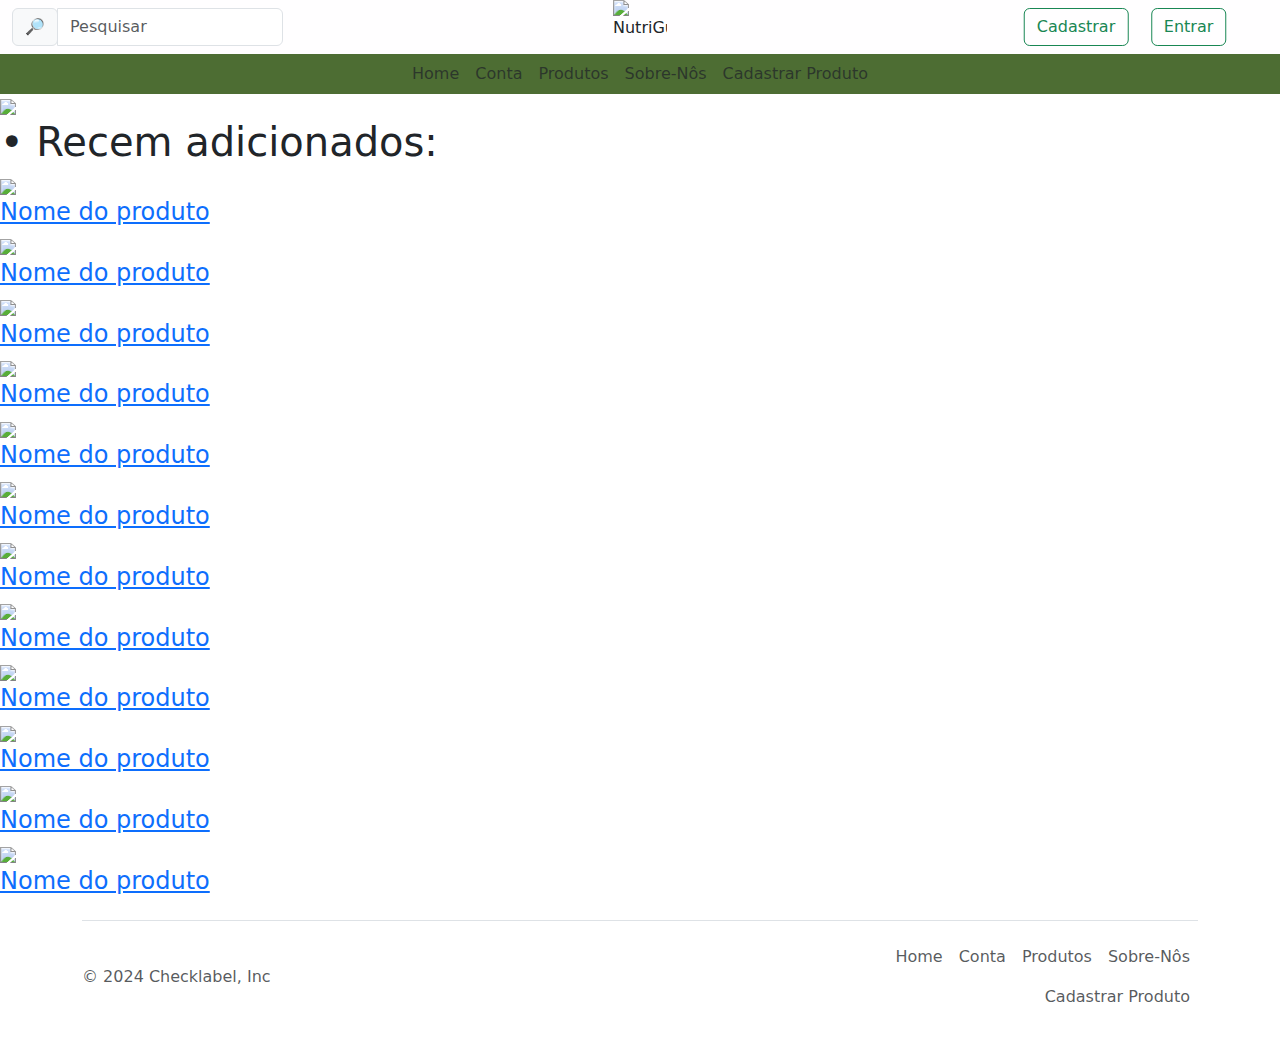
==== index.html @ 99b9f571 "Add files via upload" ====
<!DOCTYPE html>
<html lang="pt-BR">

<head>
    <meta charset="UTF-8">
    <meta name="viewport" content="width=device-width, initial-scale=1.0">
    <title>NutriGuard</title>
    <link rel="stylesheet" href="style.css">
    <link href="https://cdn.jsdelivr.net/npm/bootstrap@5.3.3/dist/css/bootstrap.min.css" rel="stylesheet"
        integrity="sha384-QWTKZyjpPEjISv5WaRU9OFeRpok6YctnYmDr5pNlyT2bRjXh0JMhjY6hW+ALEwIH" crossorigin="anonymous">
    <script src="https://cdn.jsdelivr.net/npm/bootstrap@5.3.3/dist/js/bootstrap.bundle.min.js"
        integrity="sha384-YvpcrYf0tY3lHB60NNkmXc5s9fDVZLESaAA55NDzOxhy9GkcIdslK1eN7N6jIeHz"
        crossorigin="anonymous"></script>
    <link rel="preconnect" href="https://fonts.googleapis.com">
    <link rel="preconnect" href="https://fonts.gstatic.com" crossorigin>
    <link href="https://fonts.googleapis.com/css2?family=Quicksand:wght@300..700&display=swap" rel="stylesheet">
</head>

<body>
    <nav class="navbar navbar-expand-lg navbar-light" style="background-color: #fffeff;">
        <form class="form-inline">
            <div class="input-group container-fluid">
                <div class="input-group-prepend">
                    <button class="input-group-text" id="basic-addon1">🔎</button>
                </div>
                <input type="text" class="form-control" placeholder="Pesquisar" aria-label="Pesquisar"
                    aria-describedby="basic-addon1">
            </div>
        </form>
        <img src="img/LogoGrandeSite.png" class="position-absolute top-50 start-50 translate-middle mx-auto p-2"
            width="70px" height="70px" alt="NutriGuard">
        <div class="d-flex px-2 position-absolute top-50 end-0">
            <a href="Signup.html" class="nav-link px-1 translate-middle"><button
                    class="btn btn-outline-success my-2 my-sm-0" type="submit">Cadastrar</button></a>
            <a href="Login.html" class="nav-link px-1 translate-middle"><button
                    class="btn btn-outline-success my-2 my-sm-0" type="submit">Entrar</button></a>
        </div>
    </nav>
    <ul class="nav justify-content-center" style="background-color: #4d6d33; color: #fffeff;"">
        <li class=" nav-item"><a href="index.html" class="nav-link px-2 text-muted">Home</a></li>
        <li class="nav-item"><a href="Login.html" class="nav-link px-2 text-muted">Conta</a></li>
        <li class="nav-item"><a href="produtos.html" class="nav-link px-2 text-muted">Produtos</a></li>
        <li class="nav-item"><a href="sobre.html" class="nav-link px-2 text-muted">Sobre-Nôs</a></li>
        <li class="nav-item"><a href="sobre.html" class="nav-link px-2 text-muted">Cadastrar Produto</a></li>
    </ul>
    <div class="conteudo">
        <img class="banner" src="img/banner">
        <h1>• Recem adicionados:</h1>
        <div class="containerinx">
            <div class="item">
                <a href="produto/00000000001.html">
                    <img src="img/produto00000000001.png">
                    <span class="descricaoproduto">
                        <h4>Nome do produto</h4>
                        <span>
                </a>
            </div>
            <div class="item">
                <a href="produto/00000000001.html">
                    <img src="img/produto00000000001.png">
                    <span class="descricaoproduto">
                        <h4>Nome do produto</h4>
                        <span>
                </a>
            </div>
            <div class="item">
                <a href="produto/00000000001.html">
                    <img src="img/produto00000000001.png">
                    <span class="descricaoproduto">
                        <h4>Nome do produto</h4>
                        <span>
                </a>
            </div>
            <div class="item">
                <a href="produto/00000000001.html">
                    <img src="img/produto00000000001.png">
                    <span class="descricaoproduto">
                        <h4>Nome do produto</h4>
                        <span>
                </a>
            </div>
            <div class="item">
                <a href="produto/00000000001.html">
                    <img src="img/produto00000000001.png">
                    <span class="descricaoproduto">
                        <h4>Nome do produto</h4>
                        <span>
                </a>
            </div>
            <div class="item">
                <a href="produto/00000000001.html">
                    <img src="img/produto00000000001.png">
                    <span class="descricaoproduto">
                        <h4>Nome do produto</h4>
                        <span>
                </a>
            </div>
            <div class="item">
                <a href="produto/00000000001.html">
                    <img src="img/produto00000000001.png">
                    <span class="descricaoproduto">
                        <h4>Nome do produto</h4>
                        <span>
                </a>
            </div>
            <div class="item">
                <a href="produto/00000000001.html">
                    <img src="img/produto00000000001.png">
                    <span class="descricaoproduto">
                        <h4>Nome do produto</h4>
                        <span>
                </a>
            </div>
            <div class="item">
                <a href="produto/00000000001.html">
                    <img src="img/produto00000000001.png">
                    <span class="descricaoproduto">
                        <h4>Nome do produto</h4>
                        <span>
                </a>
            </div>
            <div class="item">
                <a href="produto/00000000001.html">
                    <img src="img/produto00000000001.png">
                    <span class="descricaoproduto">
                        <h4>Nome do produto</h4>
                        <span>
                </a>
            </div>
            <div class="item">
                <a href="produto/00000000001.html">
                    <img src="img/produto00000000001.png">
                    <span class="descricaoproduto">
                        <h4>Nome do produto</h4>
                        <span>
                </a>
            </div>
            <div class="item">
                <a href="produto/00000000001.html">
                    <img src="img/produto00000000001.png">
                    <span class="descricaoproduto">
                        <h4>Nome do produto</h4>
                        <span>
                </a>
            </div>
        </div>
    </div>
    <div class="container">
        <footer class="d-flex flex-wrap justify-content-between align-items-center py-3 my-4 border-top">
            <p class="col-md-4 mb-0 text-muted">© 2024 Checklabel, Inc</p>
            <a href="/"
                class="col-md-4 d-flex align-items-center justify-content-center mb-3 mb-md-0 me-md-auto link-dark text-decoration-none">
                <svg class="bi me-2" width="40" height="32">
                    <use xlink:href="#bootstrap"></use>
                </svg>
            </a>
            <ul class="nav col-md-4 justify-content-end">
                <li class="nav-item"><a href="index.html" class="nav-link px-2 text-muted">Home</a></li>
                <li class="nav-item"><a href="Login.html" class="nav-link px-2 text-muted">Conta</a></li>
                <li class="nav-item"><a href="produtos.html" class="nav-link px-2 text-muted">Produtos</a></li>
                <li class="nav-item"><a href="sobre.html" class="nav-link px-2 text-muted">Sobre-Nôs</a></li>
                <li class="nav-item"><a href="sobre.html" class="nav-link px-2 text-muted">Cadastrar Produto</a></li>
            </ul>
        </footer>
    </div>
</body>

</html>
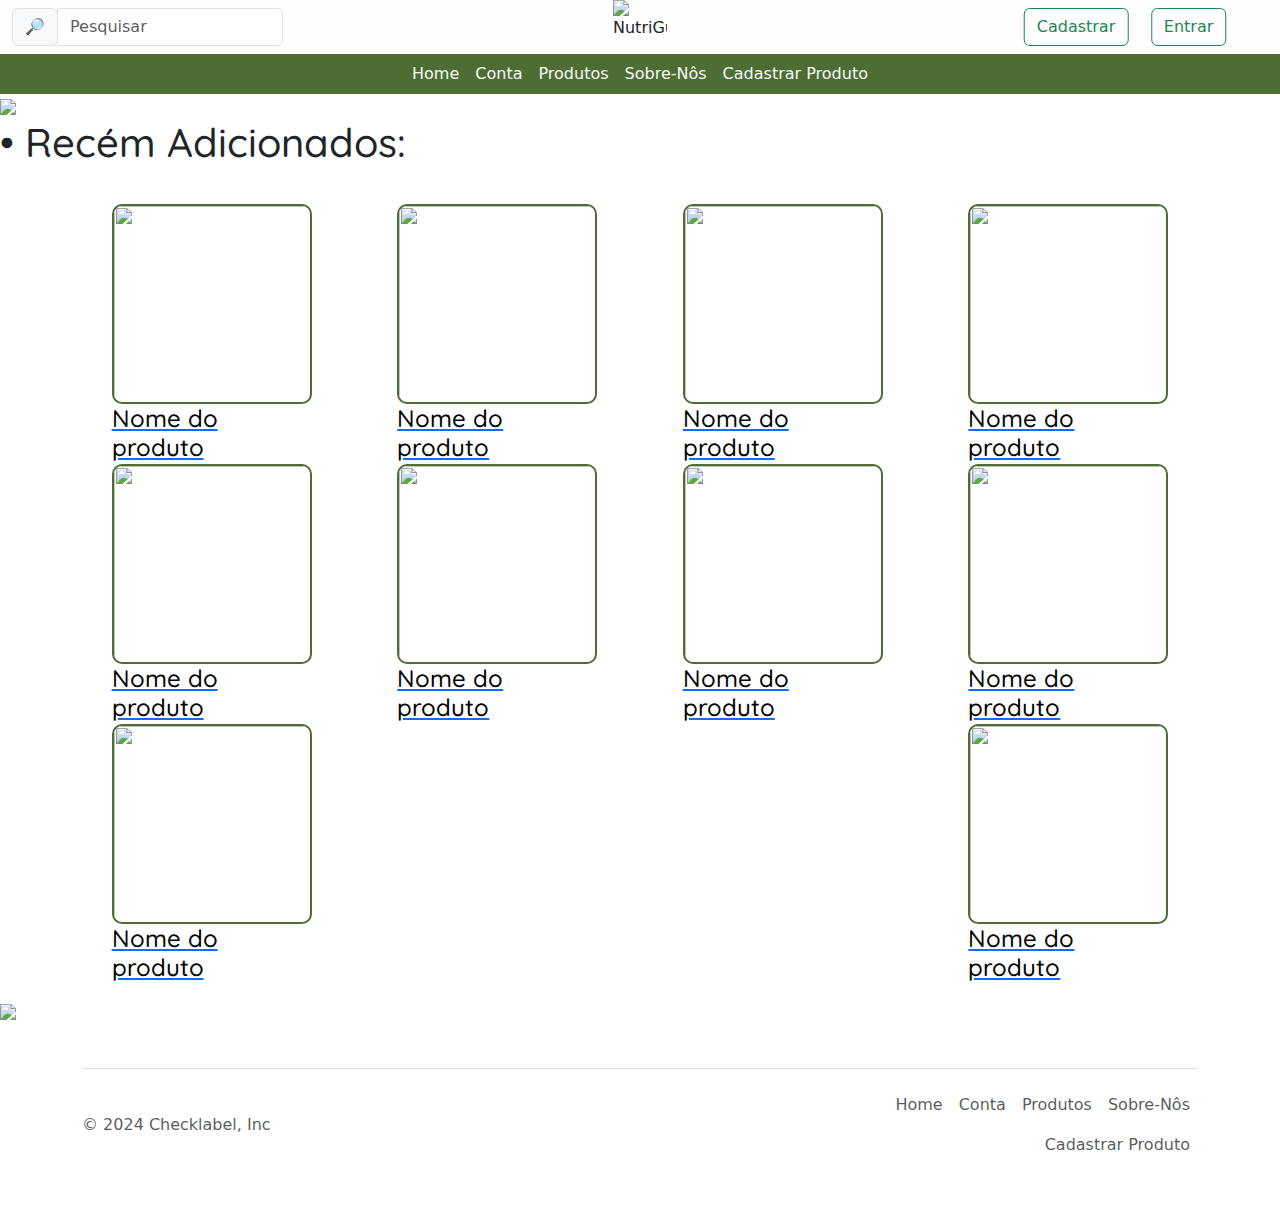
==== commit bf09cba8: "site 1.01" ====
--- a/index.html
+++ b/index.html
@@ -36,16 +36,17 @@
                     class="btn btn-outline-success my-2 my-sm-0" type="submit">Entrar</button></a>
         </div>
     </nav>
-    <ul class="nav justify-content-center" style="background-color: #4d6d33; color: #fffeff;"">
-        <li class=" nav-item"><a href="index.html" class="nav-link px-2 text-muted">Home</a></li>
-        <li class="nav-item"><a href="Login.html" class="nav-link px-2 text-muted">Conta</a></li>
-        <li class="nav-item"><a href="produtos.html" class="nav-link px-2 text-muted">Produtos</a></li>
-        <li class="nav-item"><a href="sobre.html" class="nav-link px-2 text-muted">Sobre-Nôs</a></li>
-        <li class="nav-item"><a href="sobre.html" class="nav-link px-2 text-muted">Cadastrar Produto</a></li>
+    <ul class="nav justify-content-center" style="background-color: #4d6d33;"">
+        <li class="nav-item"><a href="index.html" class=" nav-link px-2 text-light">Home</a></li>
+        <li class="nav-item"><a href="Login.html" class="nav-link px-2 text-light">Conta</a></li>
+        <li class="nav-item"><a href="produtos.html" class="nav-link px-2 text-light">Produtos</a></li>
+        <li class="nav-item"><a href="sobre.html" class="nav-link px-2 text-light">Sobre-Nôs</a></li>
+        <li class="nav-item"><a href="cadastrarproduto.html" class="nav-link px-2 text-light">Cadastrar Produto</a></li>
     </ul>
+</div>
     <div class="conteudo">
-        <img class="banner" src="img/banner">
-        <h1>• Recem adicionados:</h1>
+        <img class="banner0" src="img/banner.png" width="100%">
+        <h1>• Recém Adicionados:</h1>
         <div class="containerinx">
             <div class="item">
                 <a href="produto/00000000001.html">
@@ -127,25 +128,11 @@
                         <span>
                 </a>
             </div>
-            <div class="item">
-                <a href="produto/00000000001.html">
-                    <img src="img/produto00000000001.png">
-                    <span class="descricaoproduto">
-                        <h4>Nome do produto</h4>
-                        <span>
-                </a>
-            </div>
-            <div class="item">
-                <a href="produto/00000000001.html">
-                    <img src="img/produto00000000001.png">
-                    <span class="descricaoproduto">
-                        <h4>Nome do produto</h4>
-                        <span>
-                </a>
-            </div>
         </div>
+        <a href="singup.html"><img class="banner" src="img/banner1.png" width="100%"></a>
     </div>
     <div class="container">
+        <br>
         <footer class="d-flex flex-wrap justify-content-between align-items-center py-3 my-4 border-top">
             <p class="col-md-4 mb-0 text-muted">© 2024 Checklabel, Inc</p>
             <a href="/"
@@ -159,7 +146,7 @@
                 <li class="nav-item"><a href="Login.html" class="nav-link px-2 text-muted">Conta</a></li>
                 <li class="nav-item"><a href="produtos.html" class="nav-link px-2 text-muted">Produtos</a></li>
                 <li class="nav-item"><a href="sobre.html" class="nav-link px-2 text-muted">Sobre-Nôs</a></li>
-                <li class="nav-item"><a href="sobre.html" class="nav-link px-2 text-muted">Cadastrar Produto</a></li>
+                <li class="nav-item"><a href="cadastrarproduto.html" class="nav-link px-2 text-muted">Cadastrar Produto</a></li>
             </ul>
         </footer>
     </div>
--- a/style.css
+++ b/style.css
@@ -0,0 +1,63 @@
+/*fonte {
+    font-family: "Quicksand", sans-serif;
+    font-optical-sizing: auto;
+    font-weight: 300 - 700;
+    font-style: normal;
+  } */
+* {
+    padding: 0;
+    margin: 0;
+}
+
+body {
+    font-family: "Quicksand", sans-serif;
+    font-optical-sizing: auto;
+    font-weight: 400;
+    font-style: normal;
+    margin-left: 1%;
+    margin-right: 1%;
+}
+
+.containerinx {
+    display: flex;
+    flex-direction: row;
+    flex-wrap: wrap;
+    justify-content: space-between;
+    word-break: break-word;
+    margin-right: 7%;
+    margin-left: 7%
+}
+
+.item {
+    width: 200px;
+    height: 200px;
+    margin: 30px 1%;
+    margin-right: 2%;
+    margin-left: 2%;
+}
+
+.item img {
+    width: 200px;
+    height: 200px;
+    border: double 2px #4D6D33;
+    border-radius: 10px;
+}
+
+.descricaoproduto {
+    color: black;
+    font-family: "Quicksand", sans-serif;
+    font-optical-sizing: auto;
+    font-weight: 400;
+    font-style: normal;
+    text-align: left;
+}
+
+h1 {
+    font-family: "Quicksand", sans-serif;
+    font-optical-sizing: auto;
+    font-weight: 500;
+    font-style: normal;
+}
+.banner {
+    margin-top: 50px;
+}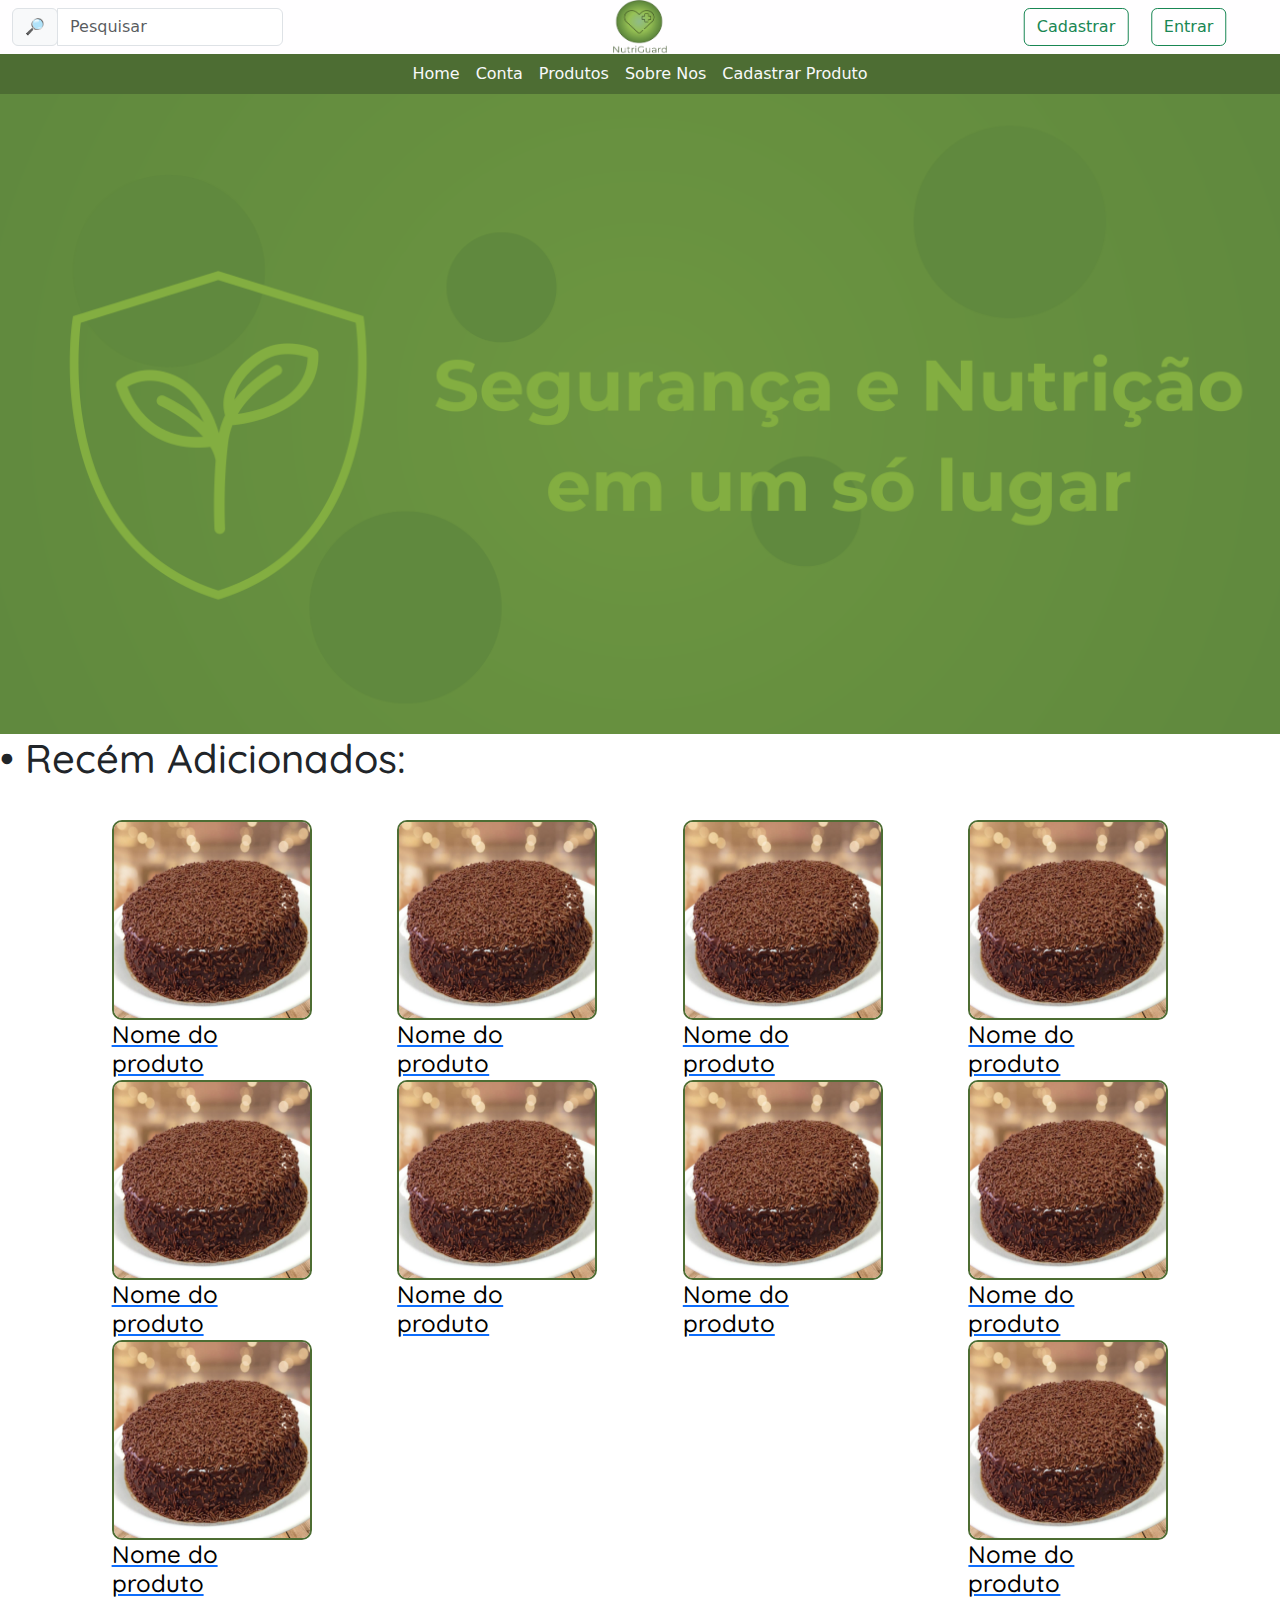
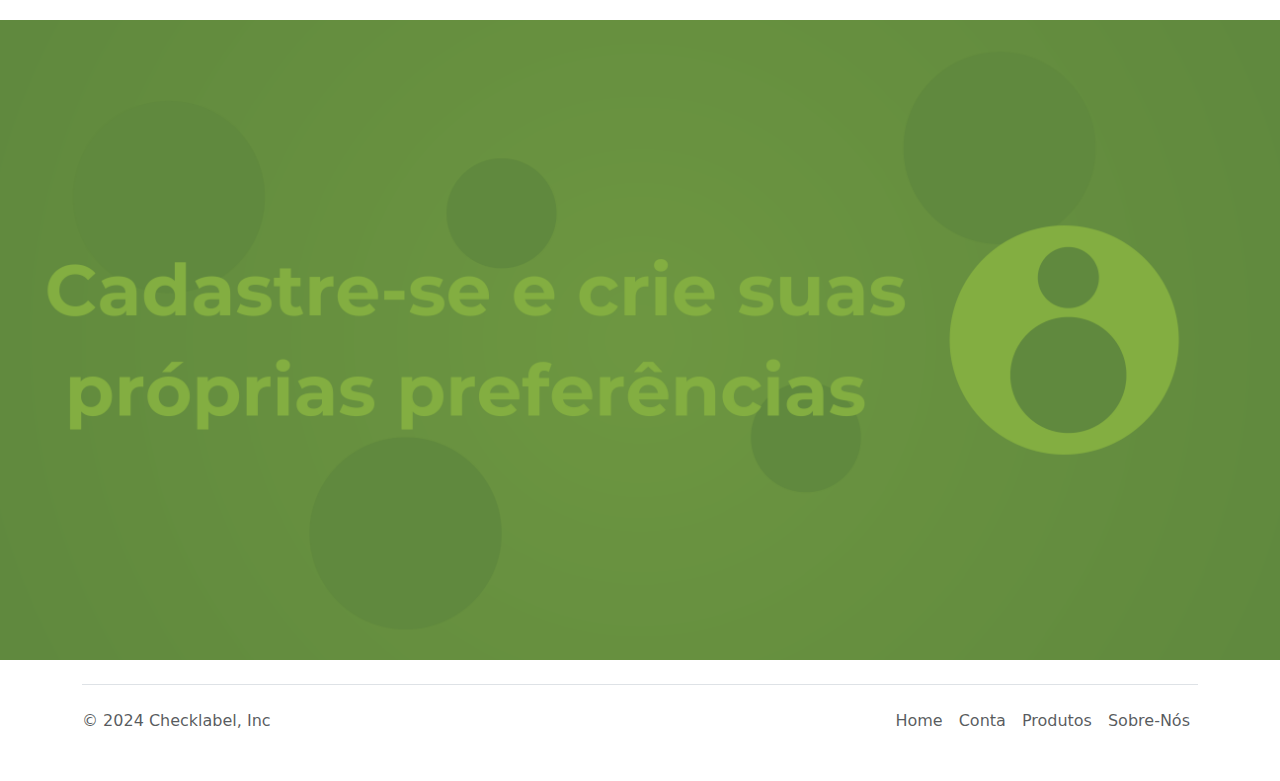
==== commit 757ae818: "Add files via upload" ====
--- a/index.html
+++ b/index.html
@@ -37,13 +37,13 @@
         </div>
     </nav>
     <ul class="nav justify-content-center" style="background-color: #4d6d33;"">
-        <li class="nav-item"><a href="index.html" class=" nav-link px-2 text-light">Home</a></li>
-        <li class="nav-item"><a href="Login.html" class="nav-link px-2 text-light">Conta</a></li>
+        <li class=" nav-item"><a href="index.html" class=" nav-link px-2 text-light">Home</a></li>
+        <li class="nav-item"><a href="login.html" class="nav-link px-2 text-light">Conta</a></li>
         <li class="nav-item"><a href="produtos.html" class="nav-link px-2 text-light">Produtos</a></li>
-        <li class="nav-item"><a href="sobre.html" class="nav-link px-2 text-light">Sobre-Nôs</a></li>
+        <li class="nav-item"><a href="sobre.html" class="nav-link px-2 text-light">Sobre Nos</a></li>
         <li class="nav-item"><a href="cadastrarproduto.html" class="nav-link px-2 text-light">Cadastrar Produto</a></li>
     </ul>
-</div>
+    </div>
     <div class="conteudo">
         <img class="banner0" src="img/banner.png" width="100%">
         <h1>• Recém Adicionados:</h1>
@@ -132,24 +132,22 @@
         <a href="singup.html"><img class="banner" src="img/banner1.png" width="100%"></a>
     </div>
     <div class="container">
-        <br>
         <footer class="d-flex flex-wrap justify-content-between align-items-center py-3 my-4 border-top">
-            <p class="col-md-4 mb-0 text-muted">© 2024 Checklabel, Inc</p>
-            <a href="/"
-                class="col-md-4 d-flex align-items-center justify-content-center mb-3 mb-md-0 me-md-auto link-dark text-decoration-none">
-                <svg class="bi me-2" width="40" height="32">
-                    <use xlink:href="#bootstrap"></use>
-                </svg>
-            </a>
-            <ul class="nav col-md-4 justify-content-end">
-                <li class="nav-item"><a href="index.html" class="nav-link px-2 text-muted">Home</a></li>
-                <li class="nav-item"><a href="Login.html" class="nav-link px-2 text-muted">Conta</a></li>
-                <li class="nav-item"><a href="produtos.html" class="nav-link px-2 text-muted">Produtos</a></li>
-                <li class="nav-item"><a href="sobre.html" class="nav-link px-2 text-muted">Sobre-Nôs</a></li>
-                <li class="nav-item"><a href="cadastrarproduto.html" class="nav-link px-2 text-muted">Cadastrar Produto</a></li>
-            </ul>
+          <p class="col-md-4 mb-0 text-muted">© 2024 Checklabel, Inc</p>
+          <a href="/"
+            class="col-md-4 d-flex align-items-center justify-content-center mb-3 mb-md-0 me-md-auto link-dark text-decoration-none">
+            <svg class="bi me-2" width="40" height="32">
+              <use xlink:href="#bootstrap"></use>
+            </svg>
+          </a>
+          <ul class="nav col-md-4 justify-content-end">
+            <li class="nav-item"><a href="index.html" class="nav-link px-2 text-muted">Home</a></li>
+            <li class="nav-item"><a href="Login.html" class="nav-link px-2 text-muted">Conta</a></li>
+            <li class="nav-item"><a href="produtos.html" class="nav-link px-2 text-muted">Produtos</a></li>
+            <li class="nav-item"><a href="sobre.html" class="nav-link px-2 text-muted">Sobre-Nós</a></li>
+          </ul>
         </footer>
-    </div>
+      </div>
 </body>
 
 </html>--- a/style.css
+++ b/style.css
@@ -17,6 +17,17 @@
     margin-left: 1%;
     margin-right: 1%;
 }
+
+.gradient-custom {
+    /* fallback for old browsers */
+    background: #83AE41;
+    
+    /* Chrome 10-25, Safari 5.1-6 */
+    background: -webkit-linear-gradient(to right, rgba(77,109,51), rgba(255,254,255));
+    
+    /* W3C, IE 10+/ Edge, Firefox 16+, Chrome 26+, Opera 12+, Safari 7+ */
+    background: linear-gradient(to right, rgb(77,109,51), rgb(255,254,255));
+    }
 
 .containerinx {
     display: flex;
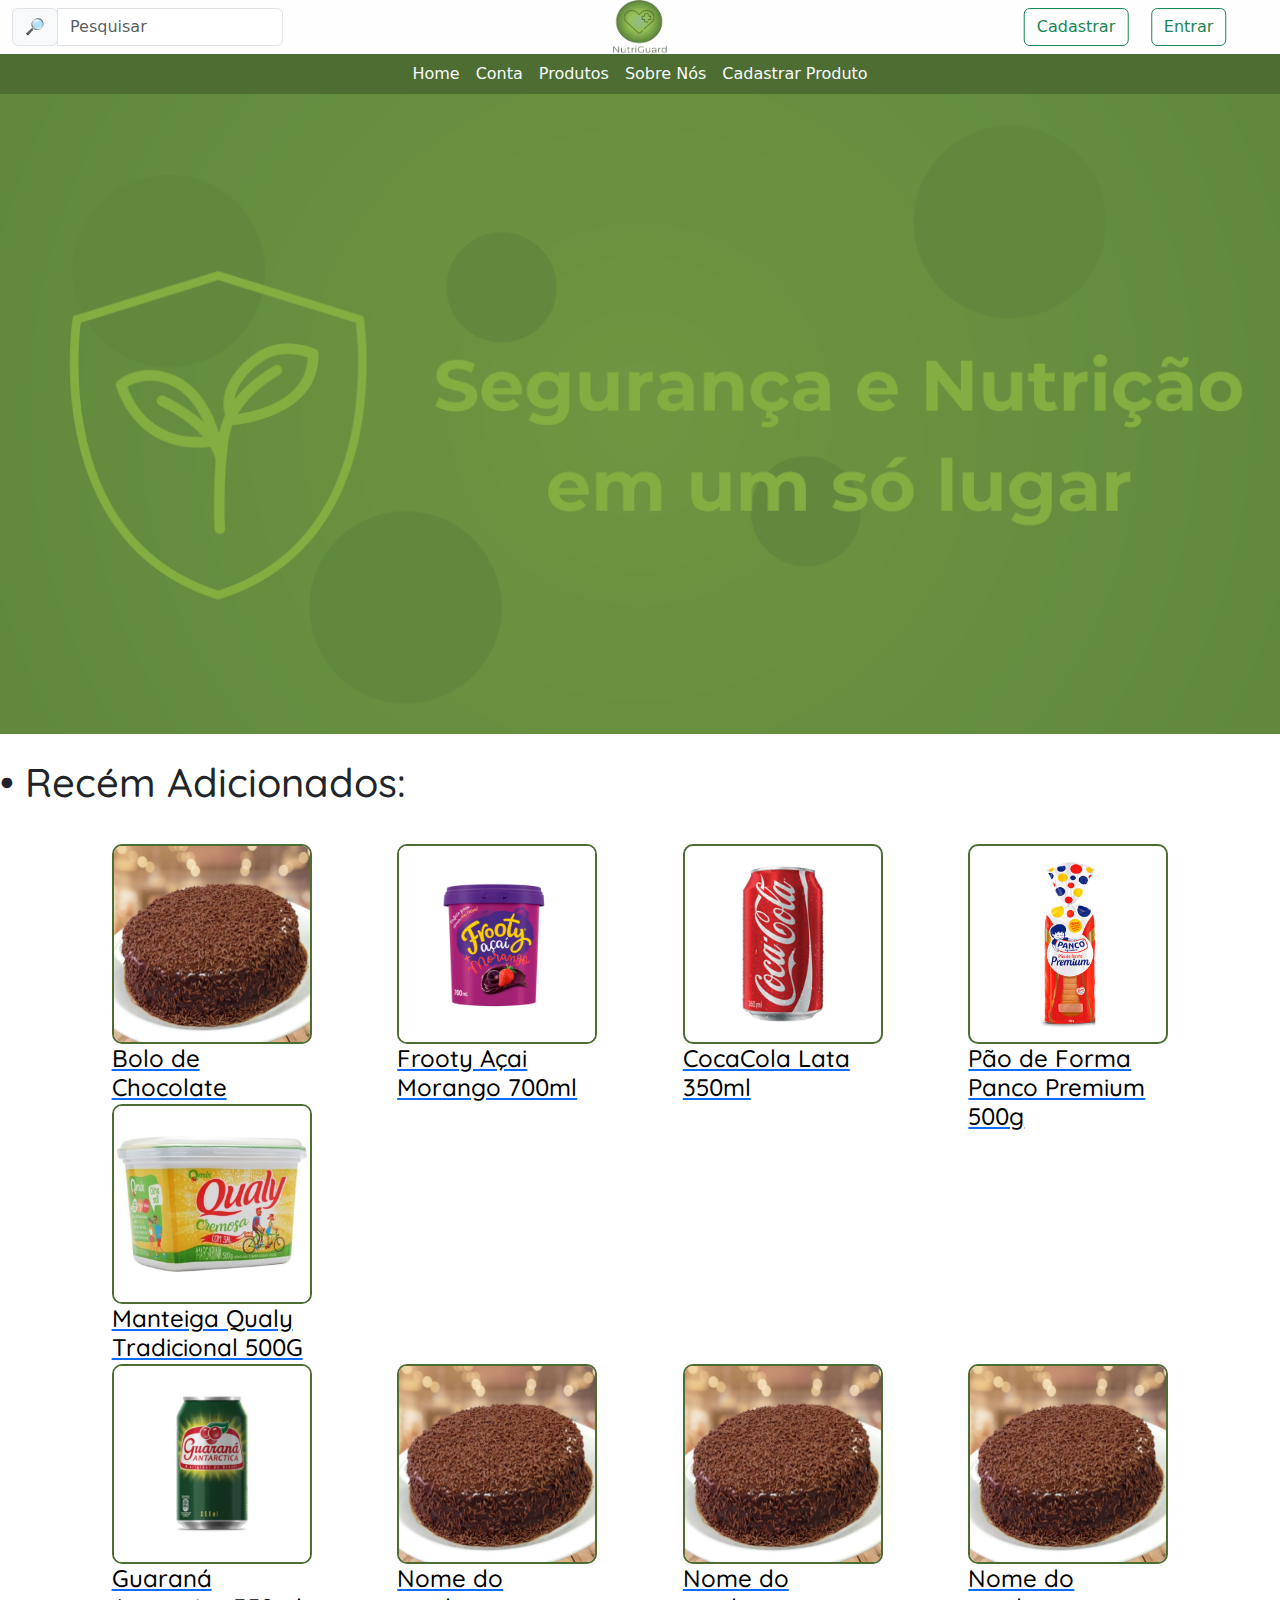
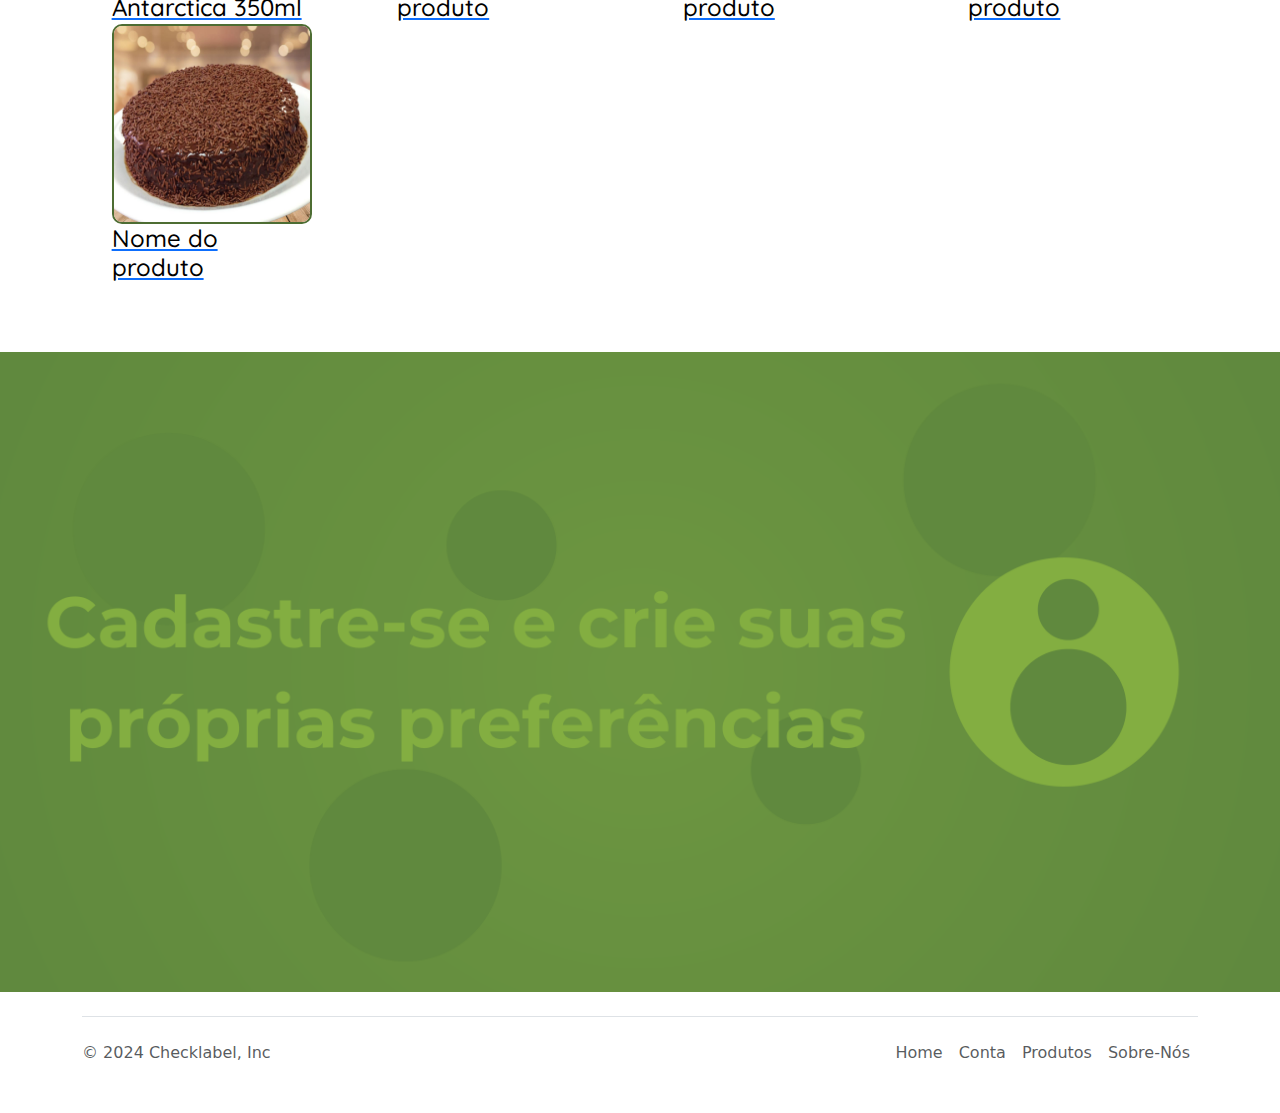
==== commit 4828edfe: "Add files via upload" ====
--- a/index.html
+++ b/index.html
@@ -32,7 +32,7 @@
         <div class="d-flex px-2 position-absolute top-50 end-0">
             <a href="Signup.html" class="nav-link px-1 translate-middle"><button
                     class="btn btn-outline-success my-2 my-sm-0" type="submit">Cadastrar</button></a>
-            <a href="Login.html" class="nav-link px-1 translate-middle"><button
+            <a href="login.html" class="nav-link px-1 translate-middle"><button
                     class="btn btn-outline-success my-2 my-sm-0" type="submit">Entrar</button></a>
         </div>
     </nav>
@@ -40,59 +40,62 @@
         <li class=" nav-item"><a href="index.html" class=" nav-link px-2 text-light">Home</a></li>
         <li class="nav-item"><a href="login.html" class="nav-link px-2 text-light">Conta</a></li>
         <li class="nav-item"><a href="produtos.html" class="nav-link px-2 text-light">Produtos</a></li>
-        <li class="nav-item"><a href="sobre.html" class="nav-link px-2 text-light">Sobre Nos</a></li>
+        <li class="nav-item"><a href="sobre.html" class="nav-link px-2 text-light">Sobre Nós</a></li>
         <li class="nav-item"><a href="cadastrarproduto.html" class="nav-link px-2 text-light">Cadastrar Produto</a></li>
     </ul>
     </div>
     <div class="conteudo">
         <img class="banner0" src="img/banner.png" width="100%">
+    </br>
+</br>
         <h1>• Recém Adicionados:</h1>
         <div class="containerinx">
             <div class="item">
                 <a href="produto/00000000001.html">
                     <img src="img/produto00000000001.png">
                     <span class="descricaoproduto">
-                        <h4>Nome do produto</h4>
+                        <h4>Bolo de Chocolate</h4>
                         <span>
                 </a>
             </div>
             <div class="item">
-                <a href="produto/00000000001.html">
-                    <img src="img/produto00000000001.png">
+                <a href="produto/00000000002.html">
+                    <img src="img/produto00000000002.jpg">
                     <span class="descricaoproduto">
-                        <h4>Nome do produto</h4>
+                        <h4>Frooty Açai Morango 700ml</h4>
                         <span>
                 </a>
             </div>
             <div class="item">
-                <a href="produto/00000000001.html">
-                    <img src="img/produto00000000001.png">
+                <a href="produto/00000000003.html">
+                    <img src="img/produto00000000003.png">
                     <span class="descricaoproduto">
-                        <h4>Nome do produto</h4>
+                        <h4>CocaCola Lata 350ml</h4>
                         <span>
                 </a>
             </div>
             <div class="item">
-                <a href="produto/00000000001.html">
-                    <img src="img/produto00000000001.png">
+                <a href="produto/00000000004.html">
+                    <img src="img/produto00000000004.png">
                     <span class="descricaoproduto">
-                        <h4>Nome do produto</h4>
+                        <h4>Pão de Forma Panco Premium 500g</h4>
                         <span>
                 </a>
             </div>
             <div class="item">
-                <a href="produto/00000000001.html">
-                    <img src="img/produto00000000001.png">
+                <a href="produto/00000000005.html">
+                    <img src="img/produto00000000005.jpg">
                     <span class="descricaoproduto">
-                        <h4>Nome do produto</h4>
+                        <h4>Manteiga Qualy Tradicional 500G</h4>
                         <span>
                 </a>
             </div>
+            <div class="w-100"></div>
             <div class="item">
-                <a href="produto/00000000001.html">
-                    <img src="img/produto00000000001.png">
+                <a href="produto/00000000006.html">
+                    <img src="img/produto00000000006.webp">
                     <span class="descricaoproduto">
-                        <h4>Nome do produto</h4>
+                        <h4>Guaraná Antarctica 350ml</h4>
                         <span>
                 </a>
             </div>
@@ -129,6 +132,8 @@
                 </a>
             </div>
         </div>
+    </br>
+</br>
         <a href="singup.html"><img class="banner" src="img/banner1.png" width="100%"></a>
     </div>
     <div class="container">
@@ -142,7 +147,7 @@
           </a>
           <ul class="nav col-md-4 justify-content-end">
             <li class="nav-item"><a href="index.html" class="nav-link px-2 text-muted">Home</a></li>
-            <li class="nav-item"><a href="Login.html" class="nav-link px-2 text-muted">Conta</a></li>
+            <li class="nav-item"><a href="login.html" class="nav-link px-2 text-muted">Conta</a></li>
             <li class="nav-item"><a href="produtos.html" class="nav-link px-2 text-muted">Produtos</a></li>
             <li class="nav-item"><a href="sobre.html" class="nav-link px-2 text-muted">Sobre-Nós</a></li>
           </ul>
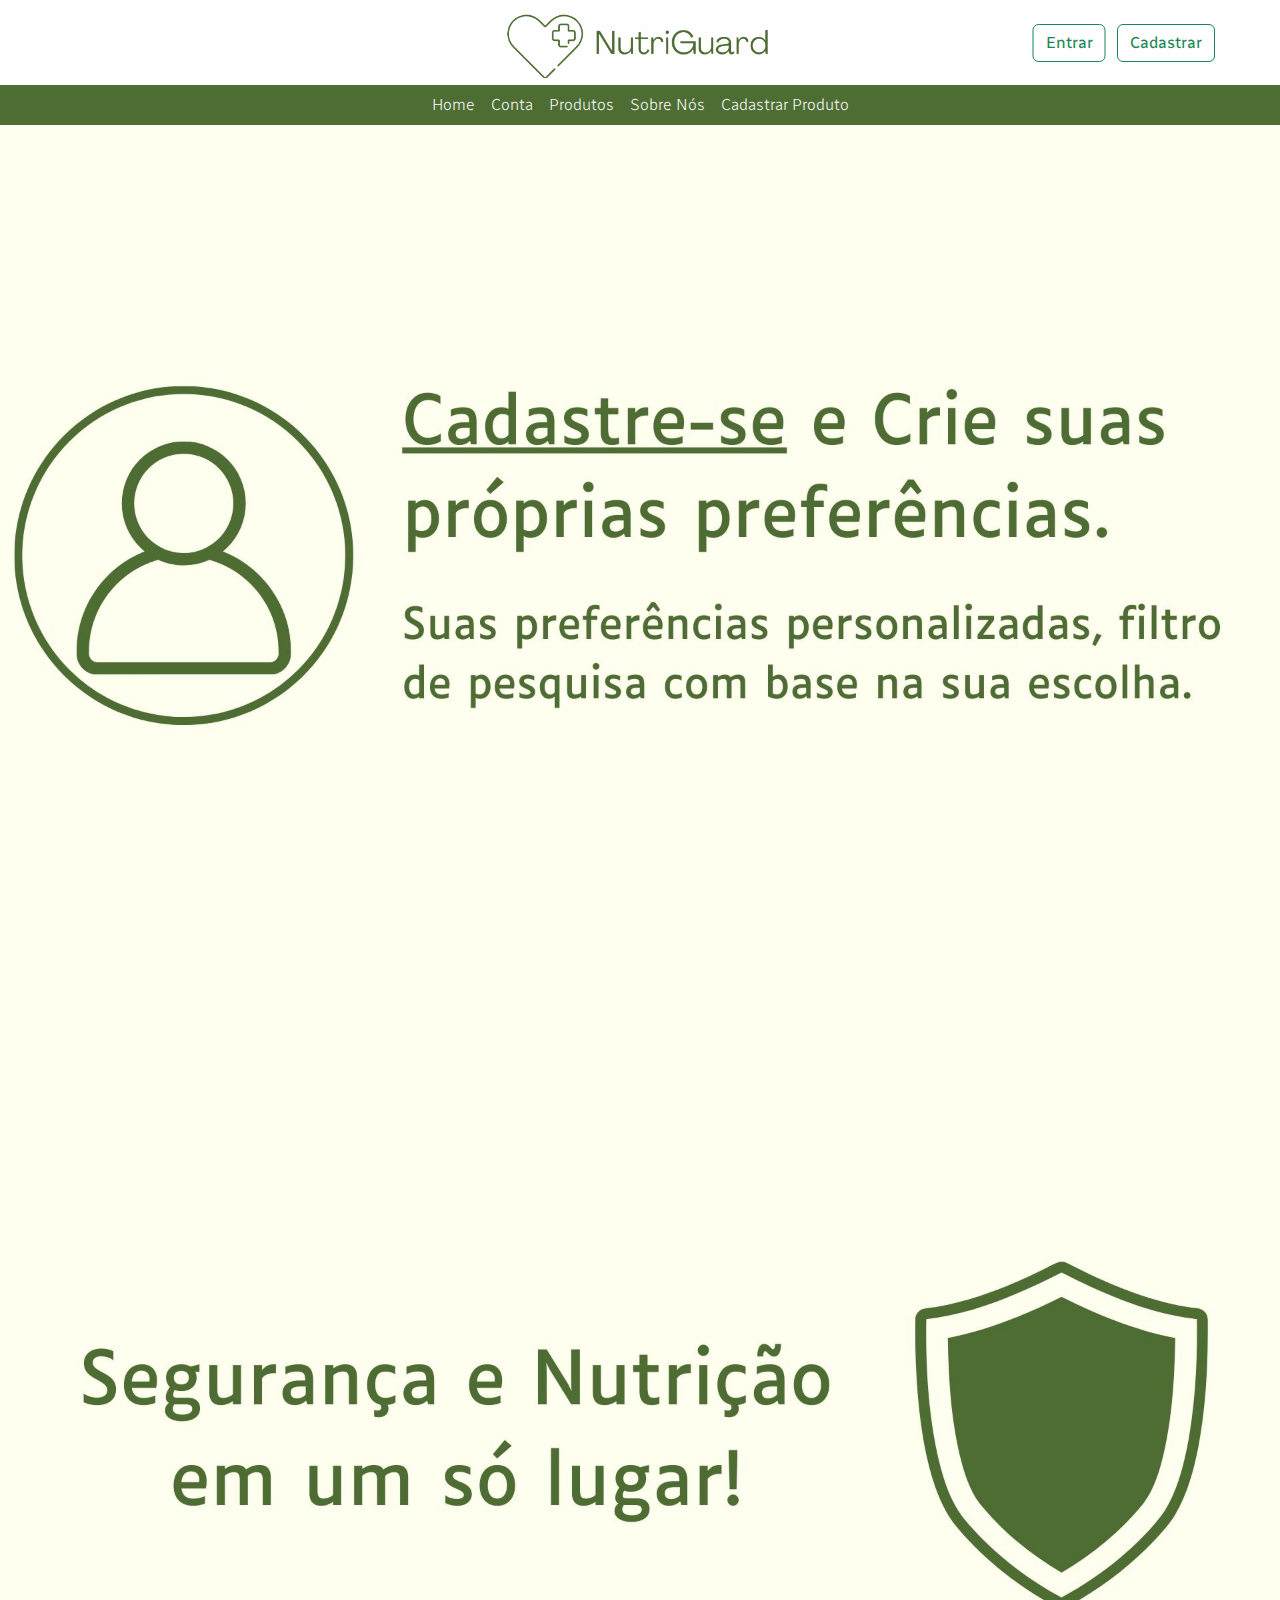
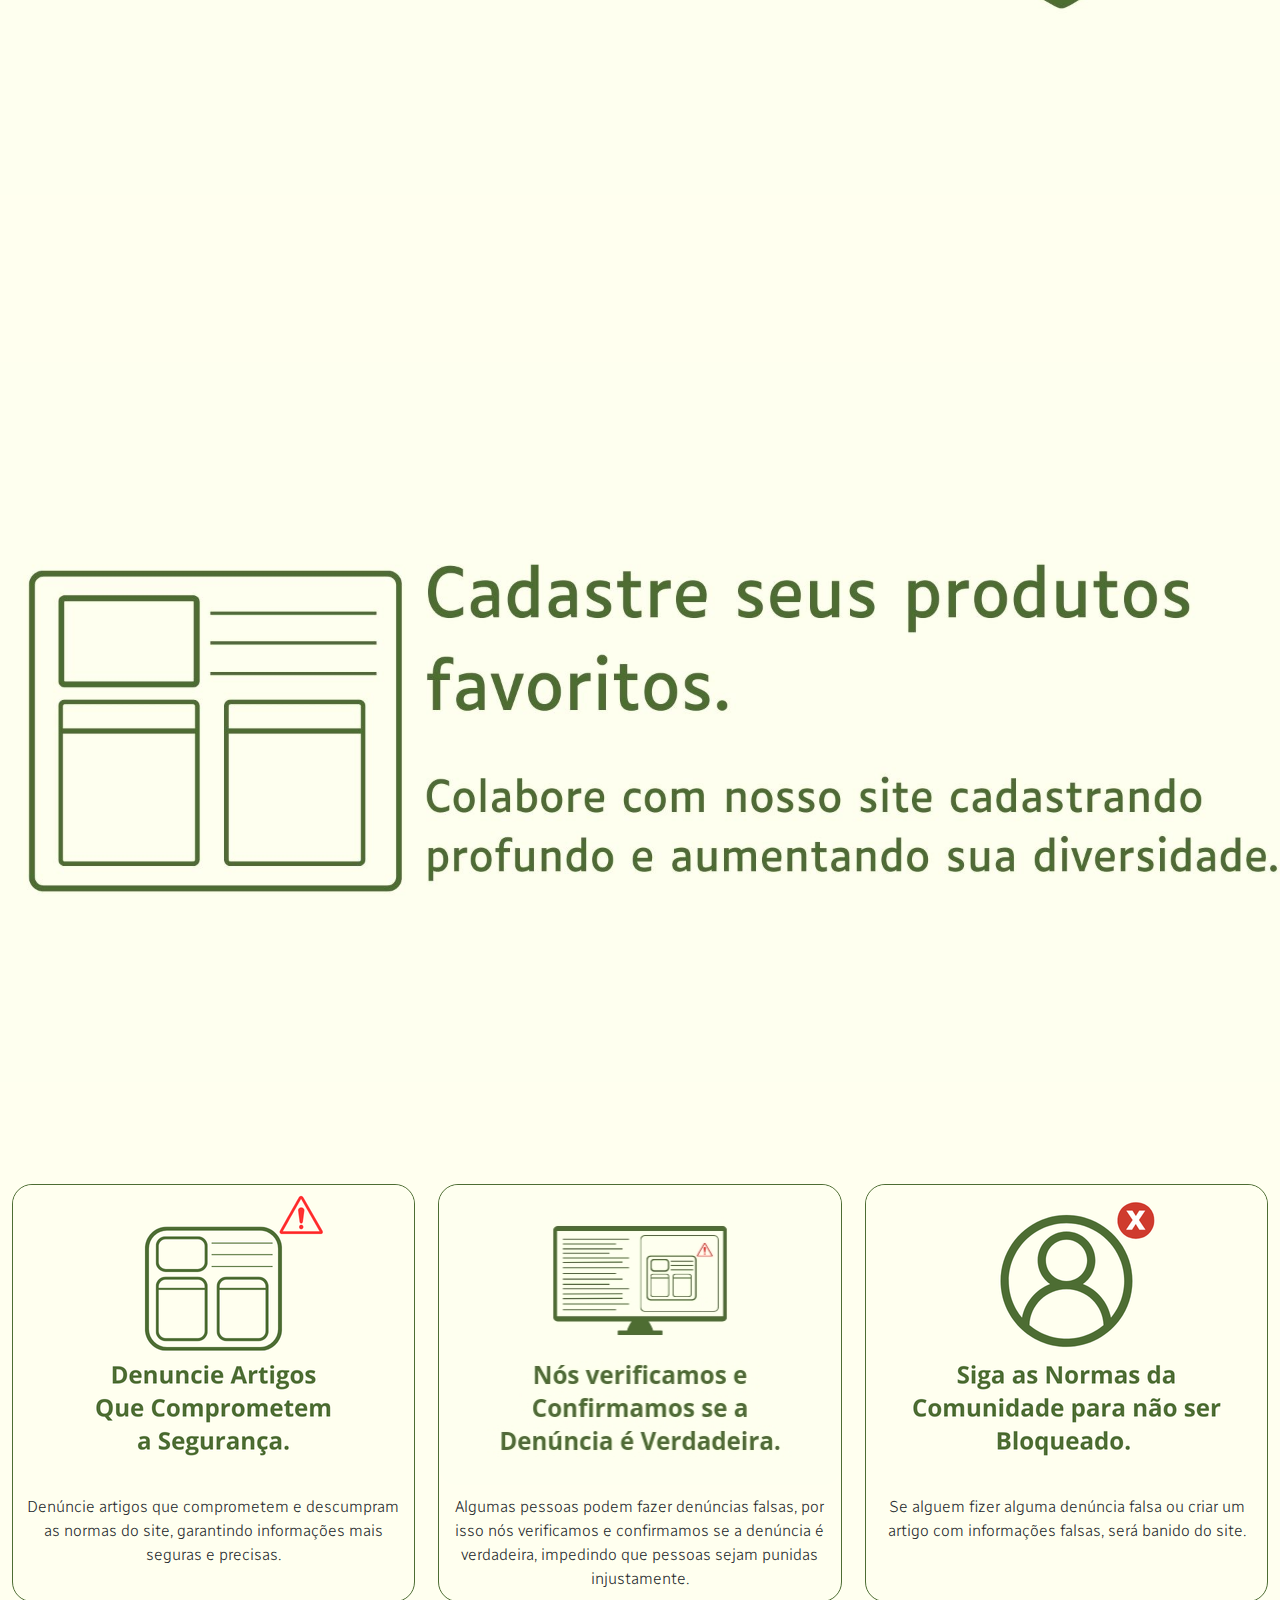
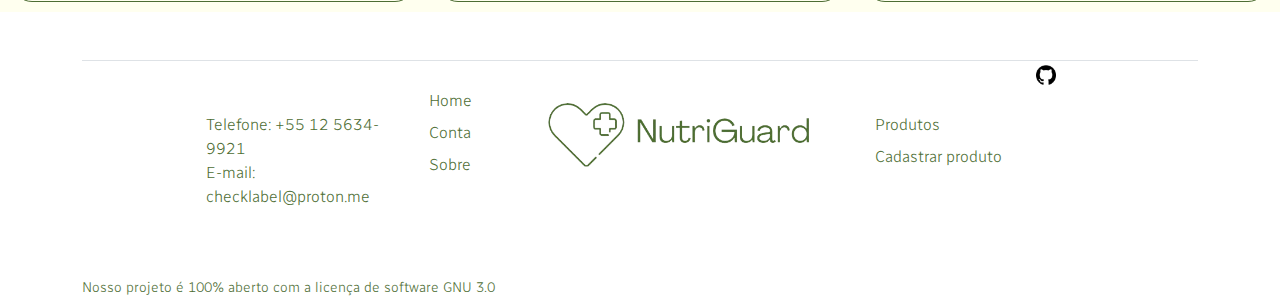
==== commit 1ee63092: "SITE 2.0" ====
--- a/index.html
+++ b/index.html
@@ -7,152 +7,124 @@
     <title>NutriGuard</title>
     <link rel="stylesheet" href="style.css">
     <link href="https://cdn.jsdelivr.net/npm/bootstrap@5.3.3/dist/css/bootstrap.min.css" rel="stylesheet"
-        integrity="sha384-QWTKZyjpPEjISv5WaRU9OFeRpok6YctnYmDr5pNlyT2bRjXh0JMhjY6hW+ALEwIH" crossorigin="anonymous">
+      integrity="sha384-QWTKZyjpPEjISv5WaRU9OFeRpok6YctnYmDr5pNlyT2bRjXh0JMhjY6hW+ALEwIH" crossorigin="anonymous">
     <script src="https://cdn.jsdelivr.net/npm/bootstrap@5.3.3/dist/js/bootstrap.bundle.min.js"
-        integrity="sha384-YvpcrYf0tY3lHB60NNkmXc5s9fDVZLESaAA55NDzOxhy9GkcIdslK1eN7N6jIeHz"
-        crossorigin="anonymous"></script>
+      integrity="sha384-YvpcrYf0tY3lHB60NNkmXc5s9fDVZLESaAA55NDzOxhy9GkcIdslK1eN7N6jIeHz"
+      crossorigin="anonymous"></script>
     <link rel="preconnect" href="https://fonts.googleapis.com">
     <link rel="preconnect" href="https://fonts.gstatic.com" crossorigin>
-    <link href="https://fonts.googleapis.com/css2?family=Quicksand:wght@300..700&display=swap" rel="stylesheet">
+    <link href="https://fonts.googleapis.com/css2?family=Radio+Canada+Big:ital,wght@0,400..700;1,400..700&display=swap"
+      rel="stylesheet">
+    <link href="https://fonts.googleapis.com/css2?family=Radio+Canada:ital,wght@0,300..700;1,300..700&display=swap"
+      rel="stylesheet">
 </head>
 
 <body>
-    <nav class="navbar navbar-expand-lg navbar-light" style="background-color: #fffeff;">
+    <nav class="navbar navbar-expand-lg navbar-light gap-3" style="background-color: #fffeff; height: 85px;">
         <form class="form-inline">
-            <div class="input-group container-fluid">
-                <div class="input-group-prepend">
-                    <button class="input-group-text" id="basic-addon1">🔎</button>
-                </div>
-                <input type="text" class="form-control" placeholder="Pesquisar" aria-label="Pesquisar"
-                    aria-describedby="basic-addon1">
+          <!-----não apaga esse codigo se não nao funciona------->
+          <div class="input-group container-fluid g-col-6">
+            <div class="input-group-prepend">
             </div>
+          </div>
         </form>
-        <img src="img/LogoGrandeSite.png" class="position-absolute top-50 start-50 translate-middle mx-auto p-2"
-            width="70px" height="70px" alt="NutriGuard">
-        <div class="d-flex px-2 position-absolute top-50 end-0">
-            <a href="Signup.html" class="nav-link px-1 translate-middle"><button
-                    class="btn btn-outline-success my-2 my-sm-0" type="submit">Cadastrar</button></a>
-            <a href="login.html" class="nav-link px-1 translate-middle"><button
-                    class="btn btn-outline-success my-2 my-sm-0" type="submit">Entrar</button></a>
+        <!--Visivel Celular-->
+        <div
+          class="d-flex align-items-center mb-3 mb-md-0 me-md-auto link-body-emphasis text-decoration-none d-block d-sm-none d-lg-none position-absolute mx-auto p-2 "
+          alt="NutriGuard">
+          <img src="img/logosite.png" widith="45" height="45px" />
         </div>
-    </nav>
-    <ul class="nav justify-content-center" style="background-color: #4d6d33;"">
-        <li class=" nav-item"><a href="index.html" class=" nav-link px-2 text-light">Home</a></li>
-        <li class="nav-item"><a href="login.html" class="nav-link px-2 text-light">Conta</a></li>
-        <li class="nav-item"><a href="produtos.html" class="nav-link px-2 text-light">Produtos</a></li>
-        <li class="nav-item"><a href="sobre.html" class="nav-link px-2 text-light">Sobre Nós</a></li>
-        <li class="nav-item"><a href="cadastrarproduto.html" class="nav-link px-2 text-light">Cadastrar Produto</a></li>
-    </ul>
-    </div>
-    <div class="conteudo">
-        <img class="banner0" src="img/banner.png" width="100%">
-    </br>
-</br>
-        <h1>• Recém Adicionados:</h1>
-        <div class="containerinx">
-            <div class="item">
-                <a href="produto/00000000001.html">
-                    <img src="img/produto00000000001.png">
-                    <span class="descricaoproduto">
-                        <h4>Bolo de Chocolate</h4>
-                        <span>
-                </a>
+        <!--Visivel computador-->
+        <div class="d-none d-sm-block position-absolute top-50 start-50 translate-middle mx-auto p-2" height="85px"
+          alt="NutriGuard">
+          <img src="img/Logomenur.png" height="85px" />
+        </div>
+        <div class=" d-flex px-2 position-absolute top-50 end-0">
+          <a href="login.html" class="nav-link px-1 translate-middle l4"><button
+              class="btn btn-outline-success my-2 my-sm-0" type="submit">Entrar</button></a>
+          <a href="" class="nav-link px-2 translate-middle l4"><br></a>
+          <a href="Signup.html" class="nav-link px-1 translate-middle l4"><button
+              class="btn btn-outline-success my-2 my-sm-0" type="submit">Cadastrar</button></a>
+        </div>
+      </nav>
+      <ul class="nav justify-content-center l3" style="background-color: #4d6d33;"">
+          <li class=" nav-item"><a href="index.html" class=" nav-link px-2 text-light l">Home</a></li>
+        <li class="nav-item"><a href="login.html" class="nav-link px-2 text-light l">Conta</a></li>
+        <li class="nav-item"><a href="produtos.html" class="nav-link px-2 text-light l">Produtos</a></li>
+        <li class="nav-item"><a href="sobre.html" class="nav-link px-2 text-light l">Sobre Nós</a></li>
+        <li class="nav-item"><a href="cadastrarproduto.html" class="nav-link px-2 text-light l">Cadastrar Produto</a>
+        </li>
+      </ul>
+      </div>
+
+    <div class="conteudo l3" style="background-color: #ffffef;">
+        <img class="banner" src="img/banner1.jpg" width="100%">
+        <a href="singup.html"><img class="banner" src="img/banner2.jpg" width="100%"></a>
+        <div class="container_esplicacao">
+            <img class="banner" src="img/banner3.jpg" width="100%">
+            <div class="item_esplicacao">
+                <img src="img/minibanner1.png" alt="">
+                <p>Denúncie artigos que comprometem e descumpram as normas do site, garantindo informações mais seguras
+                    e precisas.</p>
             </div>
-            <div class="item">
-                <a href="produto/00000000002.html">
-                    <img src="img/produto00000000002.jpg">
-                    <span class="descricaoproduto">
-                        <h4>Frooty Açai Morango 700ml</h4>
-                        <span>
-                </a>
+            <div class="item_esplicacao">
+                <img src="img/minibanner2.jpg"  alt="">
+                <p class="l3">Algumas pessoas podem fazer denúncias falsas, por isso nós verificamos e confirmamos se a denúncia é
+                    verdadeira, impedindo que pessoas sejam punidas injustamente. </p>
             </div>
-            <div class="item">
-                <a href="produto/00000000003.html">
-                    <img src="img/produto00000000003.png">
-                    <span class="descricaoproduto">
-                        <h4>CocaCola Lata 350ml</h4>
-                        <span>
-                </a>
-            </div>
-            <div class="item">
-                <a href="produto/00000000004.html">
-                    <img src="img/produto00000000004.png">
-                    <span class="descricaoproduto">
-                        <h4>Pão de Forma Panco Premium 500g</h4>
-                        <span>
-                </a>
-            </div>
-            <div class="item">
-                <a href="produto/00000000005.html">
-                    <img src="img/produto00000000005.jpg">
-                    <span class="descricaoproduto">
-                        <h4>Manteiga Qualy Tradicional 500G</h4>
-                        <span>
-                </a>
-            </div>
-            <div class="w-100"></div>
-            <div class="item">
-                <a href="produto/00000000006.html">
-                    <img src="img/produto00000000006.webp">
-                    <span class="descricaoproduto">
-                        <h4>Guaraná Antarctica 350ml</h4>
-                        <span>
-                </a>
-            </div>
-            <div class="item">
-                <a href="produto/00000000001.html">
-                    <img src="img/produto00000000001.png">
-                    <span class="descricaoproduto">
-                        <h4>Nome do produto</h4>
-                        <span>
-                </a>
-            </div>
-            <div class="item">
-                <a href="produto/00000000001.html">
-                    <img src="img/produto00000000001.png">
-                    <span class="descricaoproduto">
-                        <h4>Nome do produto</h4>
-                        <span>
-                </a>
-            </div>
-            <div class="item">
-                <a href="produto/00000000001.html">
-                    <img src="img/produto00000000001.png">
-                    <span class="descricaoproduto">
-                        <h4>Nome do produto</h4>
-                        <span>
-                </a>
-            </div>
-            <div class="item">
-                <a href="produto/00000000001.html">
-                    <img src="img/produto00000000001.png">
-                    <span class="descricaoproduto">
-                        <h4>Nome do produto</h4>
-                        <span>
-                </a>
+            <div class="item_esplicacao">
+                <img src="img/minibanner3.png" alt="">
+                <p>Se alguem fizer alguma denúncia falsa ou criar um artigo com informações falsas, será banido do site.</p>
             </div>
         </div>
-    </br>
-</br>
-        <a href="singup.html"><img class="banner" src="img/banner1.png" width="100%"></a>
     </div>
-    <div class="container">
-        <footer class="d-flex flex-wrap justify-content-between align-items-center py-3 my-4 border-top">
-          <p class="col-md-4 mb-0 text-muted">© 2024 Checklabel, Inc</p>
-          <a href="/"
+    <div class="container l4" style="color: #4D6D33;">
+      <footer
+        class="d-flex justify-content-md-center mx-auto row row-cols-1 row-cols-sm-2 row-cols-md-5 py-1 my-5 border-top l4 p-0">
+        <div class="col mb-3">
+          <p class="invisible mb-0">.</p>
+          <p class="invisible mb-0">.</p>
+          <p class="row-cols-md-5 mb-0">Telefone: +55 12 5634-9921</p>
+          <p class="row-cols-md-5 mb-0">E-mail: checklabel@proton.me</p>
+        </div>
+  
+        <div class="col mb-3">
+          <ul class="nav flex-column">
+            <p class="invisible mb-0">.</p>
+            <li class="nav-item mb-2"><a href="index.html" class="nav-link p-0" style="color: #4D6D33;">Home</a>
+            </li>
+            <li class="nav-item mb-2"><a href="login.html" class="nav-link p-0" style="color: #4D6D33;">Conta</a>
+            </li>
+            <li class="nav-item mb-2"><a href="sobre.html" class="nav-link p-0" style="color: #4D6D33;">Sobre</a>
+            </li>
+          </ul>
+        </div>
+        <div class="col mb-3">
+          <p class="invisible mb-0">.</p>
+          <a href="index.html"
             class="col-md-4 d-flex align-items-center justify-content-center mb-3 mb-md-0 me-md-auto link-dark text-decoration-none">
-            <svg class="bi me-2" width="40" height="32">
-              <use xlink:href="#bootstrap"></use>
-            </svg>
+            <img class="bi me-2" src="img/Logomenur.png" alt="" height="85">
           </a>
-          <ul class="nav col-md-4 justify-content-end">
-            <li class="nav-item"><a href="index.html" class="nav-link px-2 text-muted">Home</a></li>
-            <li class="nav-item"><a href="login.html" class="nav-link px-2 text-muted">Conta</a></li>
-            <li class="nav-item"><a href="produtos.html" class="nav-link px-2 text-muted">Produtos</a></li>
-            <li class="nav-item"><a href="sobre.html" class="nav-link px-2 text-muted">Sobre-Nós</a></li>
+        </div>
+  
+        <div class="col">
+          <ul class="nav flex-column">
+            <p class="invisible mb-0">.</p>
+            <p class="invisible mb-0">.</p>
+            <li class="nav-item mb-2"><a href="produtos.html" class="nav-link p-0" style="color: #4D6D33;">Produtos</a></li>
+            <li class="nav-item mb-2"><a href="cadastrarproduto.html" class="nav-link p-0" style="color: #4D6D33;">Cadastrar
+                produto</a></li>
           </ul>
-        </footer>
-      </div>
+        </div>
+        <div class="col position-absolute end-0">
+          <a href="https://github.com/CheckLabel/Site"
+            class="col-md-4 d-flex mb-3 mb-md-0 me-md-auto link-dark text-decoration-none">
+            <img class="bi me-2" src="img/git.png" alt="" height="20">
+          </a>
+        </div>
+      </footer>
+      <small class="position-absolute">Nosso projeto é 100% aberto com a licença de software GNU 3.0</small>
+    </div>
 </body>
 
 </html>--- a/style.css
+++ b/style.css
@@ -5,70 +5,627 @@
     font-style: normal;
   } */
 * {
-    padding: 0;
-    margin: 0;
+  padding: 0;
+  margin: 0;
 }
 
 body {
-    font-family: "Quicksand", sans-serif;
-    font-optical-sizing: auto;
-    font-weight: 400;
-    font-style: normal;
-    margin-left: 1%;
-    margin-right: 1%;
-}
-
-.gradient-custom {
-    /* fallback for old browsers */
-    background: #83AE41;
-    
-    /* Chrome 10-25, Safari 5.1-6 */
-    background: -webkit-linear-gradient(to right, rgba(77,109,51), rgba(255,254,255));
-    
-    /* W3C, IE 10+/ Edge, Firefox 16+, Chrome 26+, Opera 12+, Safari 7+ */
-    background: linear-gradient(to right, rgb(77,109,51), rgb(255,254,255));
-    }
+  font-family: "Radio Canada", sans-serif;
+  font-optical-sizing: auto;
+  font-weight: 400;
+  font-style: Small;
+  margin-left: 5%;
+  margin-right: 5%;
+}
+
+.conteudob {
+  margin-left: 5%;
+  margin-right: 5%;
+  margin-top: 10px;
+}
+
+.gradiente {
+
+  background: #60893E;
+  background: -webkit-linear-gradient(to right, #4D6D33, #83ae41);
+  background: linear-gradient(to right, #4D6D33, #83ae41);
+}
+
+.gradientesingup {
+  height: 125%;
+  background: #60893E;
+  background: -webkit-linear-gradient(to right, #4D6D33, #83ae41);
+  background: linear-gradient(to right, #4D6D33, #83ae41);
+}
 
 .containerinx {
-    display: flex;
-    flex-direction: row;
-    flex-wrap: wrap;
-    justify-content: space-between;
-    word-break: break-word;
-    margin-right: 7%;
-    margin-left: 7%
-}
-
+  display: flex;
+  flex-direction: row;
+  flex-wrap: wrap;
+  justify-content: space-between;
+  text-decoration: none;
+  margin-right: 7%;
+  margin-left: 7%
+}
+
+
+h1 {
+  font-family: "Radio Canada Big", sans-serif;
+  font-optical-sizing: auto;
+  font-weight: 400;
+  font-style: normal;
+}
+
+.banner {
+  margin-top: 50px;
+}
+
+.date {
+  width: 82%;
+}
+
+.banner {
+  margin-top: 5%;
+  margin-bottom: 8%;
+  margin-inline: 0 !important;
+}
+
+.container_esplicacao {
+  display: flex;
+  justify-content: space-around;
+  flex-wrap: wrap;
+}
+
+.item_esplicacao {
+  width: 403.2px;
+  border: 1px solid #4D6D33;
+  text-align: center;
+  margin-bottom: 10px;
+  border-radius: 20px;
+}
+
+.item_esplicacao img {
+  width: 100%;
+  height: 300px;
+  border-radius: 20px;
+}
+
+.item_esplicacao p {
+  margin: 10px;
+}
+
+
+.conteudo {
+  border-top: 10px;
+}
+
+@media (max-width: 1226px) {}
+
+.l3 {
+  font-family: "Radio Canada", sans-serif;
+  font-optical-sizing: auto;
+  font-weight: 300;
+  font-style: Light;
+  font-variation-settings: "wdth" 100;
+}
+
+.l4 {
+  font-family: "Radio Canada", sans-serif;
+  font-optical-sizing: auto;
+  font-weight: 300;
+  font-style: Light;
+  font-variation-settings: "wdth" 100;
+}
+
+.t4 {
+  font-family: "Radio Canada Big", sans-serif;
+  font-optical-sizing: auto;
+  font-weight: 400;
+  font-style: normal;
+}
+
+.fade-out {
+  display: block;
+  -webkit-mask-image: linear-gradient(to bottom, #FFFEFF, transparent);
+  mask-image: linear-gradient(to bottom, #FFFEFF, transparent);
+}
+
+/*Cadastrar Produto (e produto)*/
+
+.cadastrarproduto-containertop {
+  display: flex;
+  flex-direction: row;
+  justify-content: space-between;
+  width: 100%;
+}
+
+.cadastrarprodutouploadimg {
+  width: 500px;
+  height: 500px;
+  border: 4px solid #4D6D33;
+  background-color: #FFFEFF;
+  align-items: center;
+  margin-left: auto;
+  margin-right: auto;
+  border-radius: 10px;
+  display: flex;
+  justify-content: center;
+}
+
+.cadastrarprodutouploadimg input {
+  border: 2px solid #4D6D33;
+  background-color: #83AE41;
+  border-radius: 2px;
+  padding: 6px 12px;
+  cursor: pointer;
+  color: #FFFFFF;
+}
+
+.cadastrarprodutouploadimg h1 {
+  padding: 10px;
+}
+
+.cadastrarprodutoinformacoes {
+  background-color: #FFFEFF;
+  color: #000000;
+  width: 100%;
+}
+
+.cadastrarprodutostitulo {
+  width: 100%;
+  height: 50px;
+  font-size: 26px;
+  border: #000000 solid 2px;
+  border-radius: 10px;
+  resize: none;
+
+}
+
+.cadastrarprodutosdescricao {
+  width: 100%;
+  height: 445px;
+  box-sizing: border-box;
+  font-size: 18px;
+  border: #000000 solid 2px;
+  border-radius: 10px;
+  resize: none;
+}
+
+.cadastrarprodutos-containerbuttom {
+  display: flex;
+  flex-direction: row;
+  flex-wrap: wrap;
+  justify-content: space-between;
+  margin-top: 10px;
+}
+
+.cadastrarprodutoingredientes {
+  background-color: #4D6D33;
+  border-radius: 10px;
+  border: 2px solid #4D6D33;
+  width: 100%px;
+  height: 500px;
+  color: #FFFFFF;
+  text-align: center;
+}
+
+.cadastrarprodutoingredientes textarea {
+  width: 97%;
+  height: 400px;
+  font-size: 15px;
+  border: #000000 solid 2px;
+  border-radius: 10px;
+  align-items: center;
+  margin-left: auto;
+  margin-right: auto;
+  display: flex;
+  justify-content: center;
+  resize: none;
+}
+
+.cadastrarprodutoingredientes h4 {
+  color: #000000;
+  margin-top: 10px;
+}
+
+.cadastrarprodutocontraindicacoes {
+  background-color: #4D6D33;
+  border-radius: 10px;
+  border: 2px solid #4D6D33;
+  width: 100%px;
+  height: 245px;
+  color: #FFFFFF;
+  text-align: center;
+  margin-bottom: 10px;
+}
+
+.cadastrarprodutocontraindicacoes textarea {
+  width: 97%;
+  height: 190px;
+  font-size: 15px;
+  border: #000000 solid 2px;
+  border-radius: 10px;
+  align-items: center;
+  margin-left: auto;
+  margin-right: auto;
+  display: flex;
+  justify-content: center;
+  resize: none;
+}
+
+.cadastrarprodutoalergenos {
+  background-color: #4D6D33;
+  border-radius: 10px;
+  border: 2px solid #4D6D33;
+  width: 100%px;
+  height: 245px;
+  color: #FFFFFF;
+  text-align: center;
+}
+
+.cadastrarprodutoalergenos textarea {
+  width: 97%;
+  height: 190px;
+  font-size: 15px;
+  border: #000000 solid 2px;
+  border-radius: 10px;
+  align-items: center;
+  margin-left: auto;
+  margin-right: auto;
+  display: flex;
+  justify-content: center;
+  resize: none;
+}
+
+.cadastrarprodutotblnutricional {
+  background-color: #4D6D33;
+  border-radius: 10px;
+  border: 2px solid #4D6D33;
+  width: 100%px;
+  height: 500px;
+  color: #FFFFFF;
+}
+
+.cadastrarprodutotblnutricional-top {
+  display: flex;
+  flex-wrap: wrap;
+}
+
+.cadastrarprodutotblnutricional h2 {
+  text-align: center;
+}
+
+.cadastrarprodutotblnutricional table {
+  align-items: center;
+  margin-left: auto;
+  margin-right: auto;
+  width: 97%;
+  border: 2px solid #000000;
+  border-radius: 10px;
+  background-color: #FFFEFF;
+  color: #000000;
+}
+
+.cadastrarprodutotblnutricional td {
+  margin-left: 100;
+}
+
+.cadastrarprodutotblnutricional tr:nth-child(even) {
+  background-color: #e6e6e6;
+}
+
+.cadastrarprodutotblnutricional textarea {
+  resize: none;
+  width: 15%;
+  height: 26px;
+  border: 1px solid transparent;
+  border-radius: 5px;
+}
+
+.cadastrarprodutotblnutricional input {
+  width: 50px;
+}
+
+.cadastrarprodutotag {
+  display: flex;
+  margin-top: 10px;
+}
+
+.cadastrarprodutotag textarea {
+  resize: none;
+  width: 97%;
+  height: 30px;
+  margin-left: 10px;
+  border: #000000 solid 2px;
+  border-radius: 10px;
+}
+
+
+.salvarproduto {
+  text-align: center;
+  font-size: 20ch !important;
+  color: #FFFFFF;
+  background-color: #318FE4;
+  border-color: transparent;
+  border-radius: 10px;
+  padding-right: 100px;
+  padding-left: 100px;
+  padding-top: 20px;
+  padding-bottom: 20px;
+  margin-top: 25px;
+  float: right;
+  right: 0;
+  margin-left: 10px;
+}
+
+.salvarproduto:hover {
+  text-align: center;
+  font-size: 20ch !important;
+  color: #000000;
+  background-color: #318FE4;
+  border-color: transparent;
+  border-radius: 10px;
+  padding-right: 100px;
+  padding-left: 100px;
+  padding-top: 20px;
+  padding-bottom: 20px;
+  margin-top: 25px;
+  float: right;
+  right: 0;
+  margin-left: 10px;
+}
+
+.apagarproduto:hover {
+  text-align: center;
+  font-size: 20ch !important;
+  color: #000000;
+  background-color: #BE0000;
+  border-color: transparent;
+  border-radius: 10px;
+  padding-right: 100px;
+  padding-left: 100px;
+  padding-top: 20px;
+  padding-bottom: 20px;
+  margin-top: 25px;
+  float: right;
+  right: 0;
+}
+
+.apagarproduto {
+  text-align: center;
+  font-size: 20ch !important;
+  color: #FFFFFF;
+  background-color: #BE0000;
+  border-color: transparent;
+  border-radius: 10px;
+  padding-right: 100px;
+  padding-left: 100px;
+  padding-top: 20px;
+  padding-bottom: 20px;
+  margin-top: 25px;
+  float: right;
+  right: 0;
+}
+
+.editarproduto:hover {
+  text-align: center;
+  font-size: 20ch !important;
+  color: #000000;
+  background-color: #4D6D33;
+  border-color: transparent;
+  border-radius: 10px;
+  padding-right: 100px;
+  padding-left: 100px;
+  padding-top: 20px;
+  padding-bottom: 20px;
+  margin-top: 25px;
+  float: right;
+  right: 0;
+  margin-left: 10px;
+}
+
+.editarproduto {
+  text-align: center;
+  font-size: 20ch !important;
+  color: #FFFFFF;
+  background-color: #4D6D33;
+  border-color: transparent;
+  border-radius: 10px;
+  padding-right: 100px;
+  padding-left: 100px;
+  padding-top: 20px;
+  padding-bottom: 20px;
+  margin-top: 25px;
+  float: right;
+  right: 0;
+  margin-left: 10px;
+}
+
+/* Produtos*/
+.barrapesquisa {
+  display: flex;
+  align-items: center;
+  margin-top: 20px;
+  margin-left: 6%;
+}
+
+/*Produtos*/
+.barrapesquisa input {
+  border: 1px solid #000;
+}
+
+/*Produtos*/
+.botao-pesquisar {
+  background-color: #4d6d33;
+  width: 28px;
+  color: #fff;
+  border: 1px solid #000;
+}
+
+/*Produtos*/
+.container-pai {
+  display: flex;
+}
+
+
+/*Produtos*/
 .item {
-    width: 200px;
-    height: 200px;
-    margin: 30px 1%;
-    margin-right: 2%;
-    margin-left: 2%;
-}
-
+  width: 200px;
+  height: 200px;
+  margin: 30px 1%;
+  margin-right: 2%;
+  margin-left: 2%;
+}
+
+/*Produtos*/
 .item img {
-    width: 200px;
-    height: 200px;
-    border: double 2px #4D6D33;
-    border-radius: 10px;
-}
-
+  width: 200px;
+  height: 200px;
+  border: double 2px #4d6d33;
+  border-radius: 10px;
+}
+
+/*Produtos*/
 .descricaoproduto {
-    color: black;
-    font-family: "Quicksand", sans-serif;
-    font-optical-sizing: auto;
-    font-weight: 400;
-    font-style: normal;
-    text-align: left;
-}
-
-h1 {
-    font-family: "Quicksand", sans-serif;
-    font-optical-sizing: auto;
-    font-weight: 500;
-    font-style: normal;
-}
-.banner {
-    margin-top: 50px;
+  color: black;
+  font-family: "Quicksand", sans-serif;
+  font-optical-sizing: auto;
+  font-weight: 400;
+  font-style: normal;
+  text-align: left;
+  width: 200px;
+  word-break: break-word;
+  display: -webkit-box;
+  -webkit-box-orient: vertical;
+  text-overflow: ellipsis;
+}
+
+/*Produtos*/
+.nome-produto {
+  overflow: hidden;
+  display: -webkit-box;
+  -webkit-box-orient: vertical;
+  text-overflow: ellipsis;
+}
+
+/*Produtos*/
+.input-sm {
+  padding: 8px 12px;
+  display: flex;
+  align-items: center;
+}
+
+/*Produtos*/
+.input-sm input {
+  background-color: white;
+}
+
+/*Produtos*/
+.input-sm i {
+  color: white;
+  border: black;
+  margin-left: 10px;
+}
+
+/* Produtos */
+.containerinx-produtos {
+  padding: 10px;
+  box-sizing: border-box;
+  display: grid;
+  flex-wrap: wrap;
+  gap: 10px;
+  grid-template-columns: repeat(5, 1fr);
+  /* Espaço entre os itens */
+  grid-auto-flow: dense;
+  flex: 1;
+}
+
+/*Produtos*/
+.itemproduto {
+  flex: 0 0 20%;
+  box-sizing: border-box;
+}
+
+/*Produtos*/
+.itemproduto img {
+  width: 200px;
+  height: 200px;
+  box-sizing: border-box;
+  border: double 2px #4d6d33;
+  border-radius: 10px;
+  margin-top: 1%;
+}
+
+/*Produtos*/
+.filtro {
+  margin-top: 3%;
+  background-color: #4d6d33;
+  padding: 10px;
+  margin-right: 5%;
+}
+
+/*Produtos*/
+.filtro input {
+  margin-right: 5px;
+}
+
+/*Produtos*/
+.filtro label {
+  font-size: 14px;
+  color: #fff;
+}
+
+/*Produtos*/
+.container-filtros {
+  width: 150px;
+  padding: 10px;
+  box-sizing: border-box;
+  background-color: #4d6d33;
+  margin-top: 1%;
+  margin-right: 5%;
+  margin-left: 2%;
+  border-radius: 10px;
+  height: 270px;
+}
+
+/*Produtos*/
+.filtro h1 {
+  color: #fff;
+  font-size: medium;
+}
+
+/*Produtos*/
+.filtro svg {
+  width: 20px;
+  color: black;
+  border: #4d6d33;
+}
+
+/*Produtos*/
+.checkbox {
+  width: 200px;
+}
+
+/*Produtos*/
+.filtro-kcal {
+  margin-top: 15px;
+  text-align: center;
+}
+
+/*Produtos*/
+.definir-filtros {
+  text-align: center;
+}
+
+/*Produtos*/
+.definir-filtros a {
+  color: #fff;
+}
+
+/*Prosutos*/
+.page-container {
+  display: flex;
+  align-items: flex-start;
+  gap: 20px;
+  padding: 10px;
 }